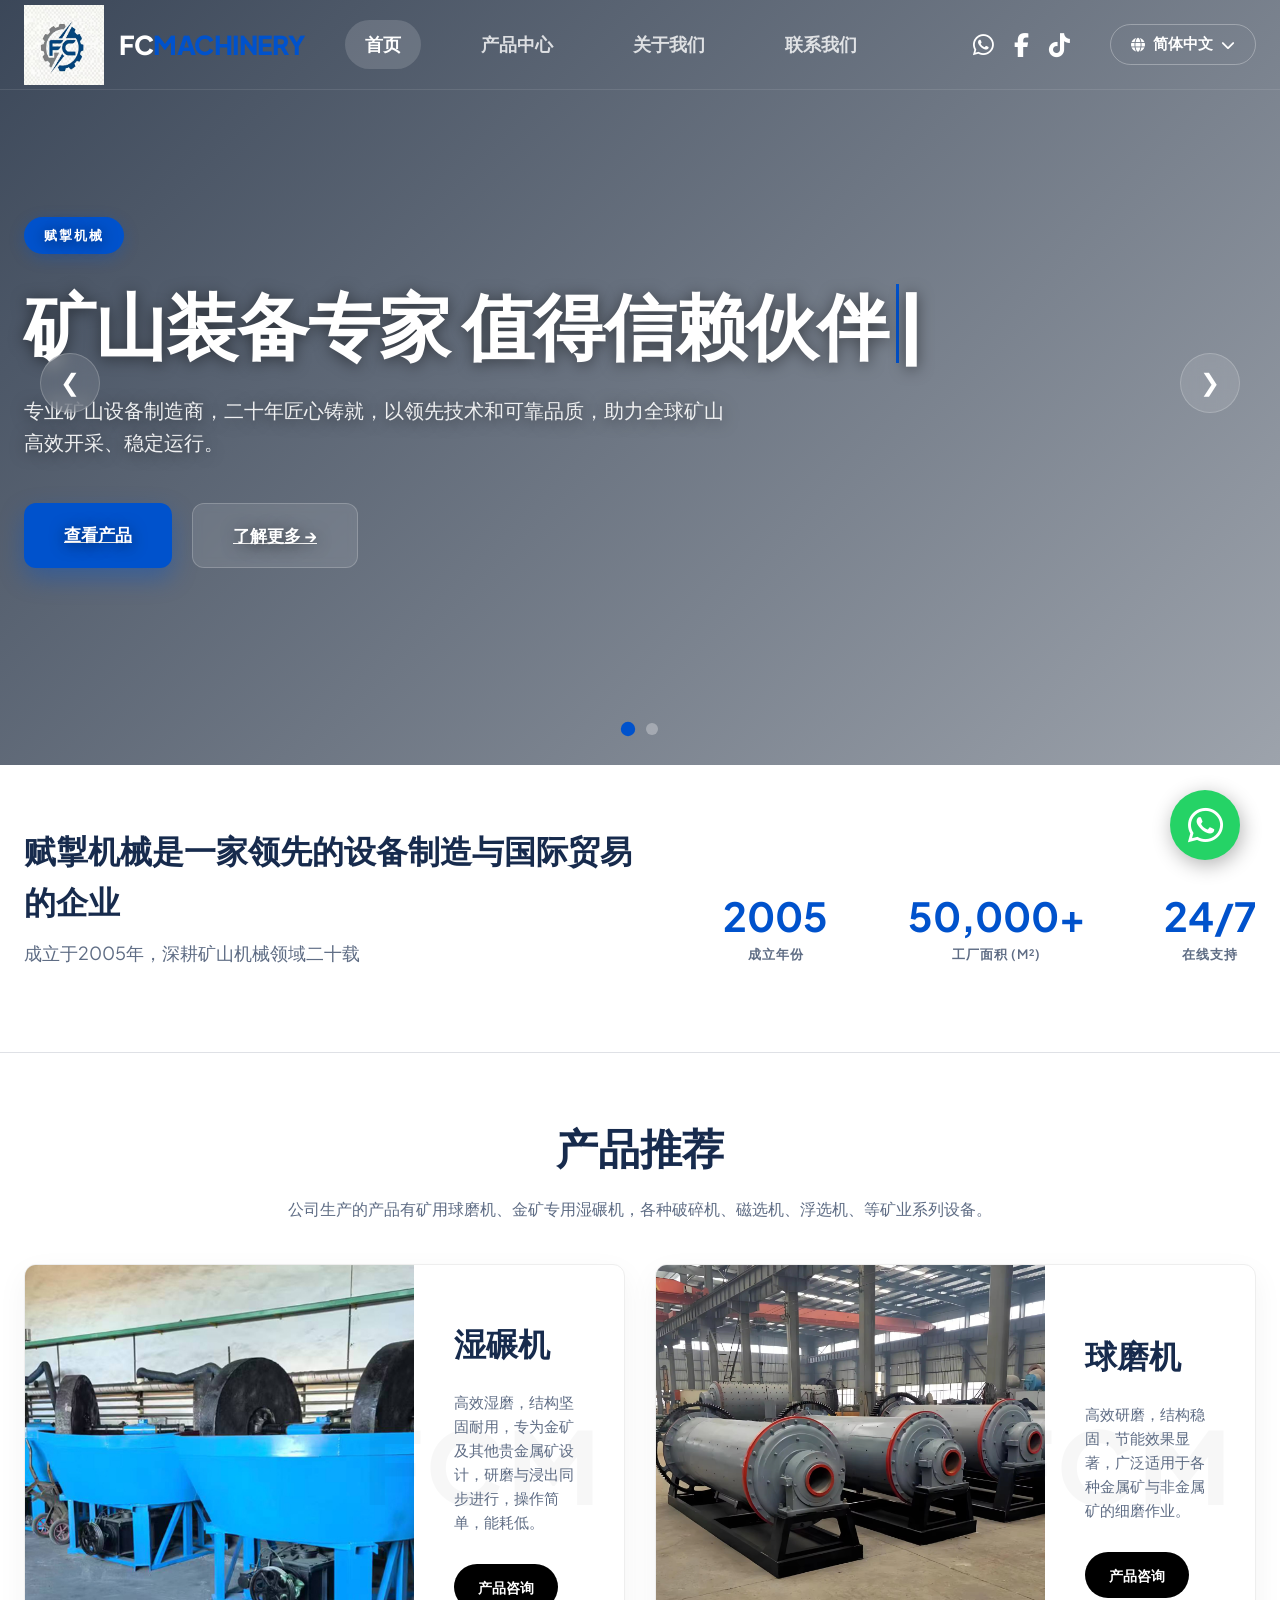
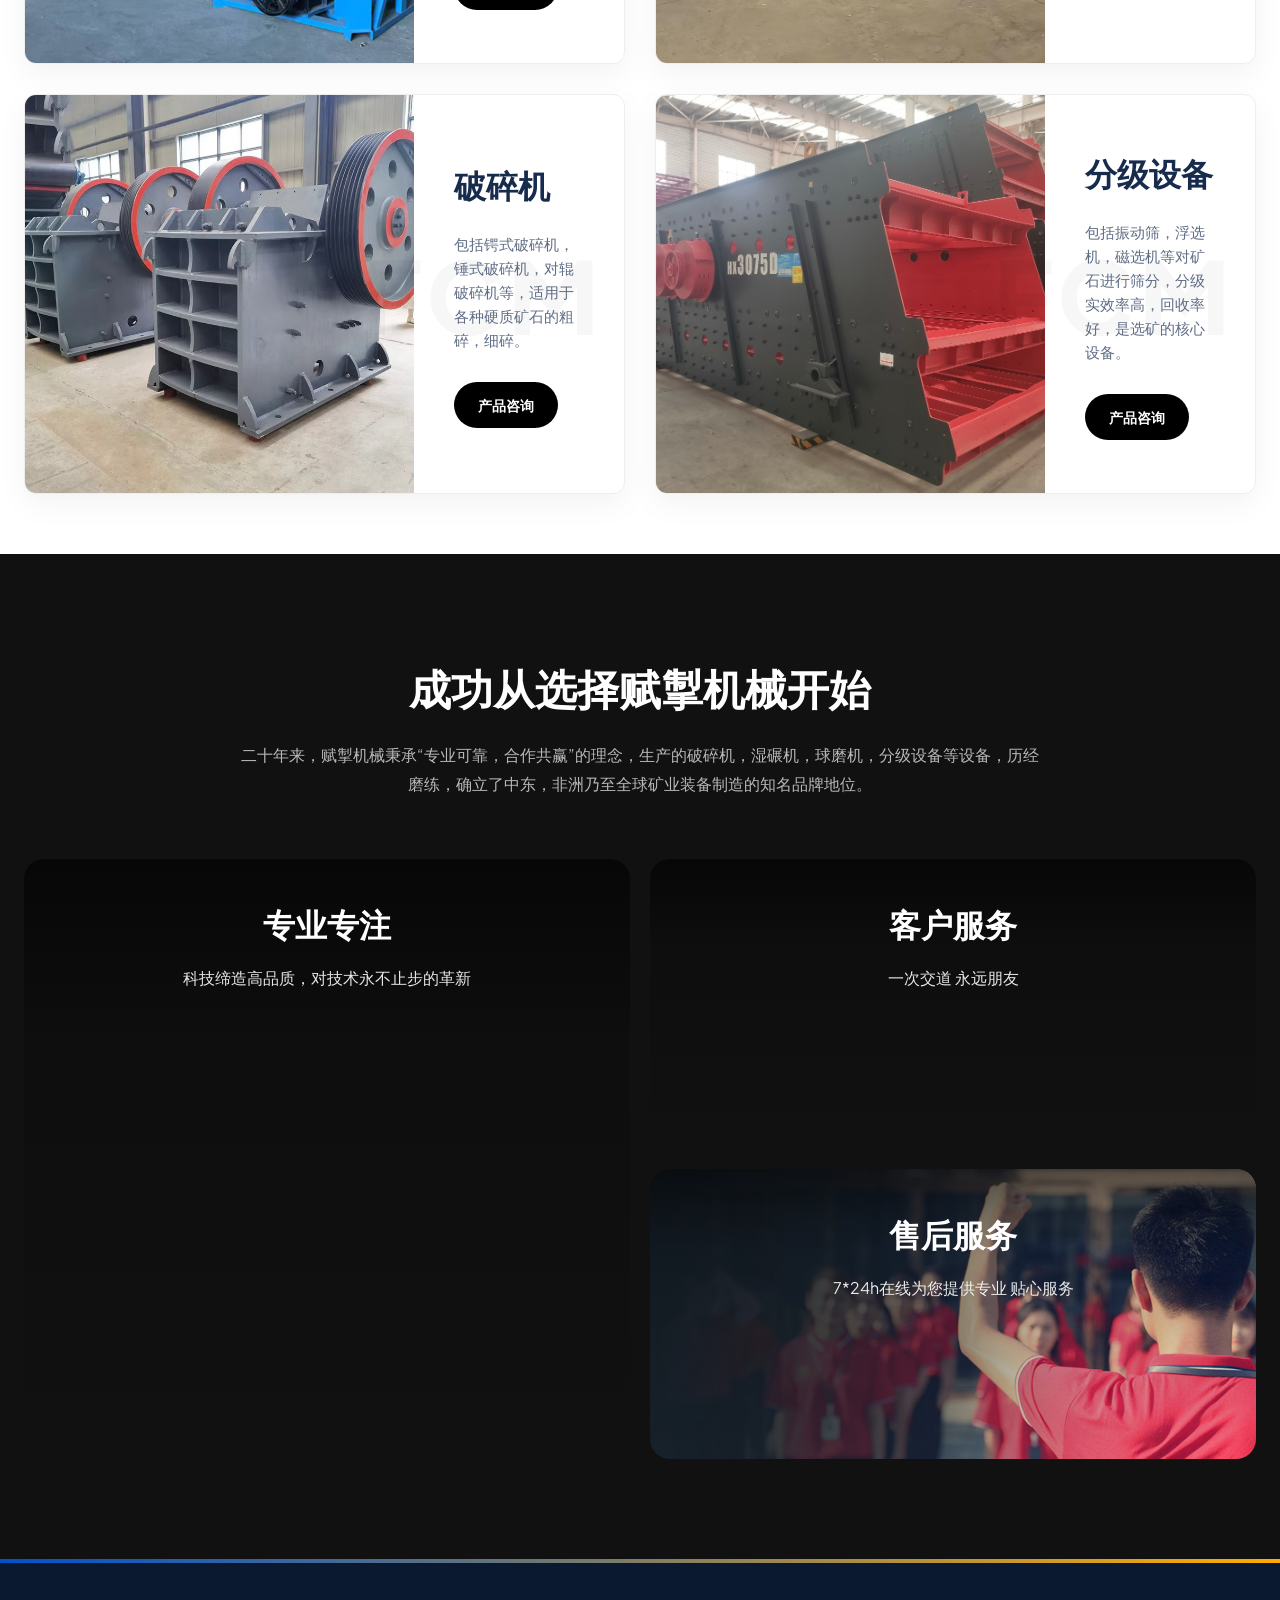
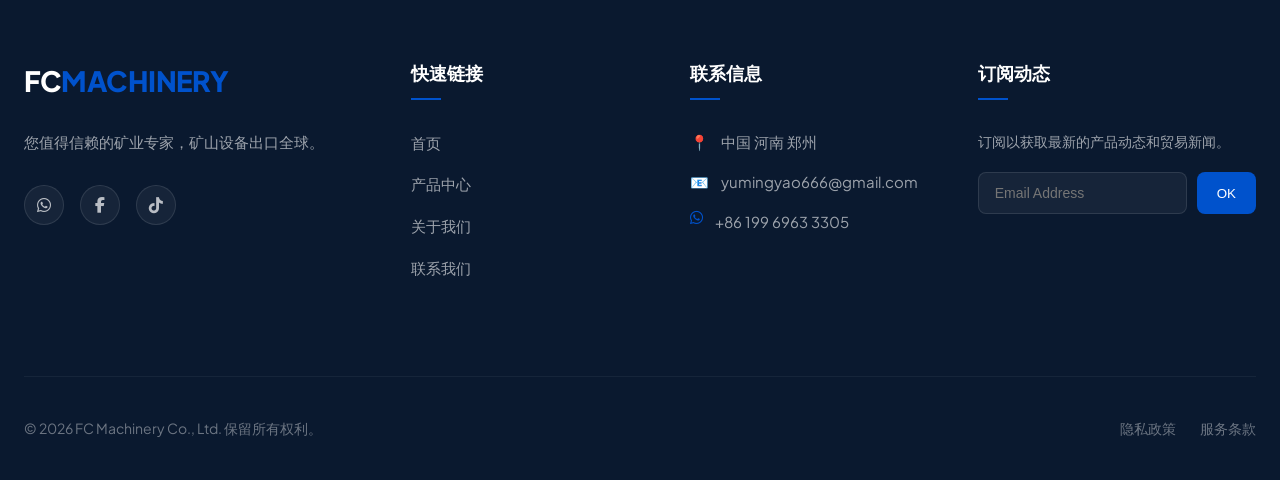
==== index.html @ 34c34ccc "message" ====
<!DOCTYPE html>
<html lang="zh">
<head>
    <meta charset="UTF-8">
    <meta name="viewport" content="width=device-width, initial-scale=1.0">
    <title>赋掣机械 FUCHE Machinery | 领先的矿山机械与破碎设备制造商</title>
    <meta name="description" content="赋掣机械（FUCHE Machinery）专注于高品质矿山机械制造，提供破碎机、球磨机、湿碾机、回转窑等全系列选矿设备。20年行业经验，助力全球基础设施建设。">
    <meta name="keywords" content="破碎机,球磨机,湿碾机,选矿设备,矿山机械,赋掣机械,FUCHE Machinery">
    <link rel="canonical" href="https://yourdomain.com/">
    <link rel="preconnect" href="https://fonts.googleapis.com">
    <link rel="preconnect" href="https://fonts.gstatic.com" crossorigin>
    <link href="https://fonts.googleapis.com/css2?family=Plus+Jakarta+Sans:wght@300;400;500;600;700&family=Playfair+Display:wght@700&display=swap" rel="stylesheet">
    <link rel="stylesheet" href="https://cdnjs.cloudflare.com/ajax/libs/font-awesome/6.4.0/css/all.min.css">
    <link rel="stylesheet" href="css/style.css">
</head>
<body>

    <!-- 导航栏 -->
    <nav class="navbar">
        <div class="container nav-container">
                      <img src="./css/logo.png" alt="" width="80px" height="80px">

            <div class="logo">FC<span>MACHINERY</span></div>
            <div class="mobile-menu-btn" id="mobile-menu-btn">
                <span></span>
                <span></span>
                <span></span>
            </div>
            <ul class="nav-links" id="nav-links">
                <li><a href="index.html" class="nav-item active" data-i18n="nav_home">首页</a></li>
                <li>
                    <a href="products.html" class="nav-item" data-i18n="nav_products">产品中心 <i class="fas fa-chevron-down" style="font-size: 10px; margin-left: 4px;"></i></a>
                    <div class="nav-dropdown">
                        <a href="products.html?category=wet_pan_mill" data-i18n="cat_wet">湿碾机</a>
                        <a href="products.html?category=crushing" data-i18n="cat_cru">破碎机</a>
                        <a href="products.html?category=milling" data-i18n="cat_mil">磨粉机</a>
                        <a href="products.html?category=separation" data-i18n="cat_sep">分级设备</a>
                    </div>
                </li>
                <li><a href="about.html" class="nav-item" data-i18n="nav_about">关于我们</a></li>
                <li><a href="contact.html" class="nav-item" data-i18n="nav_contact">联系我们</a></li>
                <li class="mobile-nav-actions">
                    <div class="lang-switcher">
                        <button class="lang-btn">
                            <i class="fas fa-globe"></i>
                            <span class="current-lang-text">ZH</span>
                            <i class="fas fa-chevron-down"></i>
                        </button>
                        <div class="lang-dropdown">
                            <div class="lang-option" data-value="zh">中文 (ZH)</div>
                            <div class="lang-option" data-value="en">English (EN)</div>
                            <div class="lang-option" data-value="ar">العربية (AR)</div>
                        </div>
                    </div>
                </li>
                <li class="mobile-social-wrap">
                    <div class="mobile-social">
                        <a href="https://wa.me/8619969633305" target="_blank" title="WhatsApp"><i class="fab fa-whatsapp"></i></a>
                        <a href="https://www.facebook.com/cnFCmachinery" target="_blank" title="Facebook"><i class="fab fa-facebook-f"></i></a>
                        <a href="https://www.tiktok.com/@mining.machinery81" target="_blank" title="TikTok"><i class="fab fa-tiktok"></i></a>
                    </div>
                </li>
            </ul>
            <div class="nav-actions">
                <div class="nav-social-desktop">
                    <a href="https://wa.me/8619969633305" target="_blank" class="nav-social-item" title="WhatsApp"><i class="fab fa-whatsapp"></i></a>
                    <a href="https://www.facebook.com/cnFCmachinery" target="_blank" class="nav-social-item" title="Facebook"><i class="fab fa-facebook-f"></i></a>
                    <a href="https://www.tiktok.com/@mining.machinery81" target="_blank" class="nav-social-item" title="TikTok"><i class="fab fa-tiktok"></i></a>
                </div>
                <div class="lang-switcher">
                    <button class="lang-btn">
                        <i class="fas fa-globe"></i>
                        <span class="current-lang-text">ZH</span>
                        <i class="fas fa-chevron-down"></i>
                    </button>
                    <div class="lang-dropdown">
                        <div class="lang-option" data-value="zh">中文 (ZH)</div>
                        <div class="lang-option" data-value="en">English (EN)</div>
                        <div class="lang-option" data-value="ar">العربية (AR)</div>
                    </div>
                </div>
            </div>
        </div>
    </nav>

    <!-- 独立站主体内容 -->
    <main id="content-area">
        
        <!-- 首页 Hero -->
        <section id="home" class="page-section active">
            <header class="hero-carousel">
                <div class="carousel-container" id="hero-carousel">
                    <!-- 轮播图 1 -->
                    <div class="carousel-slide active" style="background-image: url('https://images.unsplash.com/photo-1586528116311-ad8dd3c8310d?w=1600&q=80');">
                        <div class="hero-overlay"></div>
                        <div class="container hero-content">
                            <span class="badge-accent" data-i18n="hero_badge">TRUSTED WORLDWIDE</span>
                            <h1 class="hero-title"><span id="typewriter-text-1"></span><span class="cursor">|</span></h1>
                            <p class="hero-subtitle" data-i18n="hero_subtitle">We provide professional one-stop trading services, connecting high-quality products with global markets.</p>
                            <div class="hero-btns">
                                <a href="products.html" class="btn-main" data-i18n="hero_btn">View Products</a>
                                <a href="about.html" class="btn-text" data-i18n="hero_more">Learn More →</a>
                            </div>
                        </div>
                    </div>
                    <!-- 轮播图 2 -->
                    <div class="carousel-slide" style="background-image: url('https://images.unsplash.com/photo-1578575437130-527eed3abbec?w=1600&q=80');">
                        <div class="hero-overlay"></div>
                        <div class="container hero-content">
                            <span class="badge-accent" data-i18n="hero_badge_2">PREMIUM QUALITY</span>
                            <h1 class="hero-title"><span id="typewriter-text-2"></span><span class="cursor">|</span></h1>
                            <p class="hero-subtitle" data-i18n="hero_subtitle_2">Strict quality control process ensuring 100% excellence for every shipment.</p>
                            <div class="hero-btns">
                                <a href="products.html" class="btn-main" data-i18n="hero_btn">View Products</a>
                            </div>
                        </div>
                    </div>
                </div>
                <!-- 轮播图导航按钮 -->
                <button class="carousel-nav prev" id="hero-prev" aria-label="Previous Slide">
                    <span>&#10094;</span>
                </button>
                <button class="carousel-nav next" id="hero-next" aria-label="Next Slide">
                    <span>&#10095;</span>
                </button>

                <!-- 轮播指示器 -->
                <div class="carousel-dots" id="carousel-dots">
                    <span class="dot active" data-index="0"></span>
                    <span class="dot" data-index="1"></span>
                </div>
            </header>

            <!-- 合作伙伴/信任展示 -> 简版关于我们 -->
            <div class="trust-bar reveal">
                <div class="container">
                    <div class="about-summary-grid">
                        <div class="about-summary-text">
                            <h2 data-i18n="about_title">Bridging Markets with Excellence</h2>
                            <p data-i18n="about_subtitle">成立于2005年，深耕矿山机械领域二十载</p>
                            <!-- <a href="about.html" class="btn-text-simple" data-i18n="hero_more">Learn More →</a> -->
                        </div>
                        <div class="stats-row">
                            <div class="stat-item">
                                <strong data-i18n="stat1_num">2005</strong>
                                <span data-i18n="stat1_text">Established Year</span>
                            </div>
                            <div class="stat-item">
                                <strong data-i18n="stat2_num">50,000+</strong>
                                <span data-i18n="stat2_text">Factory Area (m²)</span>
                            </div>
                            <div class="stat-item">
                                <strong data-i18n="stat_support">24/7</strong>
                                <span data-i18n="stat_support_text">Online Support</span>
                            </div>
                        </div>
                    </div>
                </div>
            </div>

            <!-- 产品推荐 -->
            <div class="container recom-section reveal">
                <div class="section-header center">
                    <h2 data-i18n="recom_title" class="mobile-large-title">产品推荐</h2>
                    <p class="recom-subtitle" data-i18n="recom_subtitle"></p>
                </div>
                <div class="recommendation-grid" id="recom-grid-dynamic">
                    <!-- 产品将由 JS 动态从 window.recommendationSection 渲染 -->
                </div>
            </div>

            <!-- 成功案例/服务板块 -->
            <section class="success-section-wrapper reveal">
                <div class="container" id="success-section-dynamic">
                    <!-- 由 JS 动态渲染 -->
                </div>
            </section>
        </section>
    </main>

    <!-- 页脚 -->
    <footer class="footer-pro reveal">
        <div class="container">
            <div class="footer-grid">
                <div class="footer-column footer-brand">
          
                    <div class="logo" >FC<span>MACHINERY</span></div>
                    <p data-i18n="footer_desc">Your trusted partner for global sourcing and supply chain excellence.</p>
                    <div class="social-links">
                        <a href="https://wa.me/8619969633305" target="_blank" rel="noopener noreferrer" class="social-icon" aria-label="WhatsApp"><i class="fab fa-whatsapp"></i></a>
                        <a href="https://www.facebook.com/cnFCmachinery" target="_blank" rel="noopener noreferrer" class="social-icon" aria-label="Facebook"><i class="fab fa-facebook-f"></i></a>
                        <a href="https://www.tiktok.com/@mining.machinery81" target="_blank" rel="noopener noreferrer" class="social-icon" aria-label="TikTok"><i class="fab fa-tiktok"></i></a>
                    </div>
                </div>
                <div class="footer-column">
                    <h4 data-i18n="footer_quick">Quick Links</h4>
                    <ul>
                        <li><a href="index.html" data-i18n="nav_home">Home</a></li>
                        <li><a href="products.html" data-i18n="nav_products">Products</a></li>
                        <li><a href="about.html" data-i18n="nav_about">About Us</a></li>
                        <li><a href="contact.html" data-i18n="nav_contact">Contact</a></li>
                    </ul>
                </div>
                <div class="footer-column">
                    <h4 data-i18n="footer_contact">Contact Info</h4>
                                 <ul class="footer-contact-info">
                        <li><span>📍</span> <p data-i18n="val_addr">Zhengzhou, Henan, China</p></li>
                        <li><span>📧</span> <p>yumingyao666@gmail.com</p></li>
                        <li><span class="fab fa-whatsapp"></span> <p><a href="https://wa.me/8619969633305" target="_blank" style="color:inherit; text-decoration:none;">+86 199 6963 3305</a></p></li>
                    </ul>
                </div>
                <div class="footer-column">
                    <h4 data-i18n="footer_newsletter">Newsletter</h4>
                    <div class="newsletter-box">
                        <p data-i18n="newsletter_text">Subscribe to get the latest product updates and trade news.</p>
                        <form class="newsletter-form" onsubmit="event.preventDefault(); alert('Subscribed!');">
                            <input type="email" placeholder="Email Address" required>
                            <button type="submit">OK</button>
                        </form>
                    </div>
                </div>
            </div>
            <div class="footer-bottom">
                <p>&copy; 2026 FC Machinery Co., Ltd. <span data-i18n="footer_rights">All Rights Reserved.</span></p>
                <div class="footer-legal">
                    <a href="#" data-i18n="footer_privacy">Privacy Policy</a>
                    <a href="#" data-i18n="footer_terms">Terms of Service</a>
                </div>
            </div>
        </div>
    </footer>

    <!-- WhatsApp 悬浮按钮 -->
    <a href="https://wa.me/8619969633305" target="_blank" class="whatsapp-float" title="Contact us on WhatsApp">
        <i class="fab fa-whatsapp"></i>
    </a>

    <script src="js/data.js"></script>
    <script src="js/main.js"></script>
</body>
</html>
---- css/style.css ----
/* 变量定义 - 现代国际贸易风格 */
:root {
    --primary: #0052CC; /* Professional Blue */
    --primary-dark: #0747A6;
    --secondary: #2684FF;
    --accent: #FFAB00; /* Subtle accent for attention */
    --bg-light: #F4F5F7;
    --bg-white: #FFFFFF;
    --text-dark: #172B4D;
    --text-muted: #5E6C84;
    --border: #DFE1E6;
    --shadow: 0 4px 20px rgba(9, 30, 66, 0.08);
    --transition: all 0.3s cubic-bezier(0.4, 0, 0.2, 1);
    --transition-slow: all 0.6s cubic-bezier(0.4, 0, 0.2, 1);
    --reveal-distance: 30px;
    --font-main: 'Plus Jakarta Sans', sans-serif;
    --font-heading: 'Playfair Display', serif;
}

/* 基础重置 */
* {
    margin: 0;
    padding: 0;
    box-sizing: border-box;
}

body {
    background-color: var(--bg-white);
    color: var(--text-dark);
    font-family: var(--font-main);
    line-height: 1.6;
    overflow-x: hidden;
}

/* 子页面内容顶部间距，避免被固定导航栏遮挡 */
body.sub-page {
    padding-top: 90px;
}

/* 子页面主体内容底部间距，确保与顶部间距对称且与页脚留出呼吸感 */
body.sub-page main {
    padding-bottom: 90px;
}

/* Typography & Global Tweaks */
.mobile-large-title {
    font-size: 42px;
}

.mobile-subtitle {
    font-size: 30px;
}

@media (max-width: 768px) {
    .mobile-large-title {
        font-size: 28px !important;
    }
    .mobile-subtitle {
        font-size: 16px !important;
    }
    .mobile-btn-text {
        font-size: 14px !important;
    }
}

.container {
    max-width: 1400px;
    width: 100%;
    margin: 0 auto;
    padding: 0 24px;
}

/* 导航栏 */
.navbar {
    position: fixed;
    top: 0;
    left: 0;
    width: 100%;
    background: transparent;
    border-bottom: 1px solid rgba(255, 255, 255, 0.1);
    z-index: 1000;
    height: 90px; /* 固定高度为 90px */
    display: flex;
    align-items: center;
    padding: 0; /* 移除内边距，靠高度和 flex 居中 */
    transition: var(--transition-slow);
}

/* 初始透明状态下的文字颜色（针对深色轮播图背景） */
.navbar .logo {
    color: white;
}

.navbar .nav-item {
    color: rgba(255, 255, 255, 0.8);
    position: relative;
    padding: 10px 20px; /* 增加左右内边距 */
    border-radius: 50px; /* 圆角背景 */
    transition: var(--transition);
}

.navbar .nav-item:hover,
.navbar .nav-item.active {
    color: white; /* 悬浮时文字变白 */
    background: rgba(255, 255, 255, 0.15); /* 悬浮时背景变浅白透明 */
}

/* 滚动后的导航栏状态 */
.navbar.scrolled {
    background: rgba(255, 255, 255, 0.95);
    backdrop-filter: blur(10px);
    height: 90px; /* 滚动后保持 90px */
    box-shadow: var(--shadow);
}

.navbar.scrolled .logo {
    color: var(--text-dark);
}

.navbar.scrolled .logo span {
    color: var(--primary);
}

.navbar.scrolled .nav-item {
    color: var(--text-dark);
}

.navbar.scrolled .nav-item:hover,
.navbar.scrolled .nav-item.active {
    color: white; /* 悬浮时文字变白 */
    background: var(--primary); /* 滚动后悬浮背景变为品牌蓝 */
}

.navbar.scrolled .lang-select {
    color: var(--text-dark);
    border-color: var(--border);
}

/* 统一选中状态下的小圆点指示器颜色 - 既然有了背景变色，可以考虑移除小圆点或调整位置 */
.navbar .nav-item.active::after,
.navbar.scrolled .nav-item.active::after {
    display: none; /* 有了背景变色，不再需要底部小圆点，保持简洁 */
}

.nav-actions {
    display: flex;
    align-items: center;
    gap: 20px;
}

/* 导航栏桌面端社交图标 */
.nav-social-desktop {
    display: flex;
    align-items: center;
    gap: 20px;
    margin-right: 20px;
}

.nav-social-item {
    color: white;
    font-size: 24px;
    transition: var(--transition);
    display: flex;
    align-items: center;
    justify-content: center;
    text-decoration: none; /* 去掉下划线/小横杠 */
}

.navbar.scrolled .nav-social-item {
    color: var(--text-dark);
}

.nav-social-item:hover {
    color: var(--primary) !important; /* 变成 UI 蓝 */
    transform: translateY(-2px);
}

@media (max-width: 1024px) {
    .nav-social-desktop {
        display: none;
    }
}

/* 语言切换器美化 */
.lang-switcher {
    position: relative;
    display: inline-block;
}

.lang-btn {
    background: transparent;
    border: 1px solid rgba(255, 255, 255, 0.3);
    color: white;
    padding: 10px 20px;
    border-radius: 100px;
    font-size: 15px;
    font-weight: 700;
    cursor: pointer;
    display: flex;
    align-items: center;
    gap: 8px;
    transition: var(--transition);
}

.navbar.scrolled .lang-btn {
    border-color: var(--border);
    color: var(--text-dark);
}

.lang-btn:hover {
    border-color: var(--primary);
    color: var(--primary);
}

.lang-btn i {
    font-size: 14px;
}

.lang-dropdown {
    position: absolute;
    top: calc(100% + 10px);
    right: 0;
    background: white;
    min-width: 140px;
    border-radius: 12px;
    box-shadow: 0 10px 30px rgba(0, 0, 0, 0.15);
    padding: 8px;
    opacity: 0;
    visibility: hidden;
    transform: translateY(10px);
    transition: var(--transition);
    z-index: 1100;
}

.lang-switcher:hover .lang-dropdown {
    opacity: 1;
    visibility: visible;
    transform: translateY(0);
}

.lang-option {
    padding: 12px 20px;
    border-radius: 8px;
    font-size: 15px;
    font-weight: 600;
    color: var(--text-dark);
    cursor: pointer;
    transition: var(--transition);
    white-space: nowrap;
}

.lang-option:hover {
    background: var(--bg-light);
    color: var(--primary);
}

.lang-option.active {
    background: var(--primary);
    color: white;
}

/* 之前实现的 select 相关样式可以移除 */
.lang-select, .btn-quote { display: none; }

.nav-container {
    display: flex;
    align-items: center;
    width: 100%;
}

.nav-container > img {
    margin-right: 15px;
}

.logo {
    font-size: 26px;
    font-weight: 800;
    letter-spacing: -0.5px;
    color: var(--text-dark);
    margin-right: 40px; /* 增加与菜单的间距 */
    display: flex;
    align-items: center;
}

.logo span {
    color: var(--primary);
}

.nav-links {
    display: flex;
    gap: 40px;
    list-style: none;
    align-items: center; /* 确保垂直居中 */
}

.nav-links li {
    position: relative;
    height: 100%;
    display: flex;
    align-items: center;
}

/* 导航项基础样式 */
.nav-item {
    text-decoration: none;
    color: white;
    font-weight: 600;
    font-size: 18px;
    transition: var(--transition);
    position: relative;
    padding: 10px 0; /* 增加触摸面积 */
}

/* 默认在桌面端隐藏移动端特有元素 */
.mobile-nav-actions,
.mobile-social-wrap {
    display: none !important;
}

.nav-actions {
    display: flex;
    align-items: center;
    gap: 20px;
    margin-left: auto; /* 将操作按钮推向最右侧 */
}

.lang-select {
    border: 1px solid var(--border);
    padding: 6px 12px;
    border-radius: 6px;
    font-size: 13px;
    font-weight: 600;
    cursor: pointer;
    background: transparent;
}

.btn-quote {
    background: var(--primary);
    color: white;
    border: none;
    padding: 10px 20px;
    border-radius: 8px;
    font-weight: 700;
    font-size: 14px;
    cursor: pointer;
    transition: var(--transition);
}

.btn-quote:hover {
    background: var(--primary-dark);
    transform: translateY(-2px);
    box-shadow: 0 4px 12px rgba(0, 82, 204, 0.2);
}

/* 页面部分切换 */
.page-section {
    display: none;
    opacity: 0;
    transform: translateY(20px);
    transition: opacity 0.5s ease, transform 0.5s ease;
}

.page-section.active {
    display: block;
    opacity: 1;
    transform: translateY(0);
}

/* 全局滚动揭示动画 */
.reveal {
    opacity: 0;
    transform: translateY(var(--reveal-distance));
    transition: var(--transition-slow);
}

.reveal.revealed {
    opacity: 1;
    transform: translateY(0);
}

/* Product Cards Grid */
.product-grid {
    display: grid;
    grid-template-columns: repeat(3, 1fr); /* 强制横向 3 列展示 */
    gap: 32px;
    width: 100%;
}

@media (max-width: 1024px) {
    .product-grid {
        grid-template-columns: repeat(2, 1fr);
        gap: 20px;
    }
}

@media (max-width: 640px) {
    .product-grid {
        grid-template-columns: 1fr;
    }
}

.product-card {
    transition: var(--transition);
}

/* 为产品卡片设置交错动画延时 (配合 reveal 使用) */
.product-card:nth-child(1) { transition-delay: 0.1s; }
.product-card:nth-child(2) { transition-delay: 0.2s; }
.product-card:nth-child(3) { transition-delay: 0.3s; }
.product-card:nth-child(4) { transition-delay: 0.4s; }
.product-card:nth-child(5) { transition-delay: 0.5s; }
.product-card:nth-child(6) { transition-delay: 0.6s; }

/* Hero Carousel Section */
.hero-carousel {
    height: 85vh;
    position: relative;
    overflow: hidden;
    background: var(--bg-dark);
}

.carousel-container {
    height: 100%;
    width: 100%;
}

.carousel-slide {
    position: absolute;
    top: 0;
    left: 0;
    width: 100%;
    height: 100%;
    background-size: cover;
    background-position: center;
    display: flex;
    align-items: center;
    opacity: 0;
    visibility: hidden;
    transition: opacity 1s ease-in-out, visibility 1s;
}

.carousel-slide.active {
    opacity: 1;
    visibility: visible;
}

.hero-overlay {
    position: absolute;
    top: 0; left: 0; width: 100%; height: 100%;
    background: linear-gradient(135deg, rgba(10, 25, 47, 0.8) 0%, rgba(10, 25, 47, 0.4) 100%);
    z-index: 1;
}

.hero-content {
    position: relative;
    z-index: 10;
    text-shadow: 0 2px 15px rgba(0, 0, 0, 0.5); /* 增强文字阴影 */
}

.hero-title {
    font-size: clamp(36px, 6vw, 72px); /* 略微增大字号 */
    line-height: 1.1;
    margin-bottom: 24px;
    font-weight: 800;
    color: white;
    min-height: 1.2em;
    letter-spacing: -1px;
}

.hero-subtitle {
    font-size: 20px;
    color: rgba(255, 255, 255, 0.9); /* 提高对比度 */
    margin-bottom: 45px;
    max-width: 700px;
    font-weight: 500;
}

.badge-accent {
    background: var(--primary); /* 改为实色背景更抓眼 */
    color: white;
    padding: 8px 20px;
    border-radius: 100px;
    font-size: 13px;
    font-weight: 800;
    letter-spacing: 2px;
    display: inline-block;
    margin-bottom: 30px;
    box-shadow: 0 4px 15px rgba(0, 82, 204, 0.3);
    animation: pulse 2s infinite;
    margin-top: 20px;
}

@keyframes pulse {
    0% { transform: scale(1); }
    50% { transform: scale(1.05); }
    100% { transform: scale(1); }
}

.hero-btns {
    display: flex;
    gap: 20px;
    flex-wrap: wrap;
}

.btn-main {
    background: var(--primary);
    color: white;
    border: none;
    padding: 18px 40px;
    border-radius: 12px;
    font-weight: 700;
    font-size: 17px;
    cursor: pointer;
    transition: var(--transition);
    box-shadow: 0 10px 25px rgba(0, 82, 204, 0.4);
}

.btn-main:hover {
    background: var(--primary-dark);
    transform: translateY(-5px);
    box-shadow: 0 15px 35px rgba(0, 82, 204, 0.5);
}

.btn-text {
    background: rgba(255, 255, 255, 0.1);
    backdrop-filter: blur(5px);
    color: white;
    border: 1px solid rgba(255, 255, 255, 0.2);
    padding: 18px 40px;
    border-radius: 12px;
    font-weight: 700;
    cursor: pointer;
    font-size: 17px;
    transition: var(--transition);
}

.btn-text:hover {
    background: rgba(255, 255, 255, 0.2);
    border-color: white;
}

/* 打字机光标效果 */
.cursor {
    display: inline-block;
    width: 3px;
    background-color: var(--primary);
    margin-left: 8px;
    animation: blink 1s step-end infinite;
}

@keyframes blink {
    from, to { opacity: 1; }
    50% { opacity: 0; }
}

/* 轮播指示器 */
.carousel-dots {
    position: absolute;
    bottom: 30px;
    left: 50%;
    transform: translateX(-50%);
    display: flex;
    gap: 12px;
    z-index: 20;
}

.dot {
    width: 12px;
    height: 12px;
    border-radius: 50%;
    background: rgba(255, 255, 255, 0.3);
    cursor: pointer;
    transition: var(--transition);
}

.dot.active {
    background: var(--primary);
    transform: scale(1.2);
}

/* 轮播切换按钮 */
.carousel-nav {
    position: absolute;
    top: 50%;
    transform: translateY(-50%);
    width: 60px;
    height: 60px;
    background: rgba(255, 255, 255, 0.1);
    backdrop-filter: blur(10px);
    border: 1px solid rgba(255, 255, 255, 0.2);
    color: white;
    border-radius: 50%;
    cursor: pointer;
    display: flex;
    align-items: center;
    justify-content: center;
    font-size: 24px;
    z-index: 20;
    transition: var(--transition);
}

.carousel-nav:hover {
    background: var(--primary);
    border-color: var(--primary);
    transform: translateY(-50%) scale(1.1);
}

.carousel-nav.prev {
    left: 40px;
}

.carousel-nav.next {
    right: 40px;
}

@media (max-width: 768px) {
    .carousel-nav {
        width: 40px;
        height: 40px;
        font-size: 18px;
    }
    .carousel-nav.prev { left: 10px; }
    .carousel-nav.next { right: 10px; }
}
.trust-bar {
    background: var(--bg-white);
    padding: 60px 0;
    border-bottom: 1px solid var(--border);
}

.about-summary-grid {
    display: grid;
    grid-template-columns: 1.2fr 1fr;
    gap: 60px;
    align-items: center;
}

.about-summary-text h2 {
    font-size: 32px;
    color: var(--text-dark);
    margin-bottom: 12px;
}

.about-summary-text p {
    color: var(--text-muted);
    font-size: 18px;
    margin-bottom: 24px;
}

.btn-text-simple {
    color: var(--primary);
    text-decoration: none;
    font-weight: 700;
    font-size: 15px;
    display: inline-flex;
    align-items: center;
    gap: 8px;
    transition: var(--transition);
}

.btn-text-simple:hover {
    gap: 12px;
    color: var(--primary-dark);
}

.stats-row {
    display: flex;
    justify-content: space-between;
    gap: 30px;
}

.stat-item {
    text-align: center;
}

.stat-item strong {
    font-size: 36px;
    color: var(--primary);
    display: block;
    line-height: 1.2;
}

.stat-item span {
    font-size: 13px;
    color: var(--text-muted);
    text-transform: uppercase;
    letter-spacing: 1px;
    font-weight: 600;
}

/* --- Responsive Design (Final Global Fix) --- */

@media (max-width: 1200px) {
    .container {
        max-width: 1100px;
    }
}

@media (max-width: 1024px) {
    .container {
        max-width: 100%;
        padding: 0 30px; /* 增加移动端左右间距 */
    }

    /* Navbar Mobile */
    .navbar {
        height: 70px;
        padding: 0; /* 让 container 控制间距 */
    }

    .nav-container {
        display: flex;
        justify-content: space-between;
        align-items: center;
        height: 100%;
        padding: 0 25px; /* 增加移动端导航栏左右间距 */
        width: 100%;
    }

    .nav-container > img {
        width: 50px !important; /* 缩小 Logo 图片 */
        height: 50px !important;
        margin-right: 10px;
    }

    .logo {
        font-size: 18px;
        margin: 0;
        margin-right: auto; /* 将 Logo 文字推向左侧，使其紧跟图片 */
        display: flex;
        align-items: center;
    }

    .nav-actions {
        display: none !important; /* 移动端完全隐藏桌面版功能区 */
    }

    .mobile-nav-actions,
    .mobile-social-wrap {
        display: block !important; /* 移动端显示菜单内功能区 */
    }

    .mobile-menu-btn {
        display: flex;
        flex-direction: column;
        gap: 5px;
        background: transparent;
        border: none;
        cursor: pointer;
        z-index: 1100;
        margin-right: 15px;
    }

    .mobile-menu-btn span {
        width: 25px;
        height: 2px;
        background: white; /* 初始为白色 */
        transition: var(--transition);
    }

    .mobile-menu-btn.active span {
        background: var(--text-dark) !important; /* 展开菜单后变深色 */
    }

    .navbar.scrolled .mobile-menu-btn span {
        background: var(--text-dark);
    }

    /* Mobile Menu Active State */
    .nav-links.active {
        display: flex;
        position: fixed;
        top: 0;
        right: 0;
        width: 100%;
        height: 100vh;
        background: white;
        flex-direction: column;
        justify-content: flex-start;
        align-items: center;
        padding: 100px 20px 40px;
        z-index: 1050;
        overflow-y: auto;
    }

    .nav-links.active li {
        width: 100%;
        text-align: center;
        margin: 0;
    }

    .nav-links.active .nav-item {
        color: var(--text-dark) !important; /* 强制深色文字，防止 active 状态变白 */
        font-size: 22px;
        font-weight: 700;
        padding: 15px 0;
        width: 100%;
        display: block;
        border-bottom: 1px solid #f5f5f5;
        border-radius: 0; /* 移动端不需要圆角背景 */
        background: transparent !important;
    }

    .nav-links.active .nav-item.active {
        color: var(--primary) !important; /* 移动端当前页面菜单项显示为品牌蓝 */
    }

    .nav-links.active .nav-dropdown {
        position: static;
        transform: none;
        opacity: 1;
        visibility: visible;
        background: #f9f9f9;
        box-shadow: none;
        text-align: center;
        width: 100%;
        margin: 0;
        padding: 10px 0;
        display: block;
    }

    .nav-links.active .nav-dropdown a {
        color: var(--text-muted);
        font-size: 18px;
        padding: 12px 0;
        border: none;
    }

    /* Mobile Nav Actions (Language Switcher inside menu) */
    .mobile-nav-actions {
        display: block !important;
        width: 100%;
        margin-top: 20px;
        padding: 20px 0;
        border-top: 2px solid #eee;
    }

    .mobile-nav-actions .lang-dropdown {
        display: flex !important;
        flex-direction: row;
        justify-content: center;
        gap: 10px;
        padding: 10px;
        flex-wrap: wrap;
        position: static; /* 覆盖绝对定位 */
        opacity: 1 !important; /* 强制显示 */
        visibility: visible !important; /* 强制显示 */
        transform: none !important; /* 移除位移 */
        box-shadow: none;
        background: transparent;
    }

    .mobile-nav-actions .lang-btn {
        display: none !important; /* 移动端菜单内不需要按钮，直接显示选项 */
    }

    .mobile-nav-actions .lang-option {
        padding: 10px 20px;
        border: 1px solid #ddd;
        border-radius: 30px;
        font-size: 15px;
        color: #172B4D !important; /* 强制深色文字，防止在白色背景下看不见 */
        background: #f5f5f5; /* 改为浅灰色背景，与白色菜单背景区分 */
        cursor: pointer;
    }

    .mobile-nav-actions .lang-option.active {
        background: var(--primary);
        color: white !important;
        border-color: var(--primary);
    }

    /* Mobile Social Icons at the bottom of menu */
    .mobile-social-wrap {
        display: block !important;
        width: 100%;
        margin-top: auto;
        padding: 30px 0;
        border-top: 1px solid #eee;
    }

    .mobile-social {
        display: flex;
        justify-content: center;
        gap: 30px;
    }

    .mobile-social a {
        font-size: 28px;
        color: var(--text-dark);
    }
    .hero-carousel {
        height: 70vh;
    }

    .hero-title {
        font-size: 32px;
    }

    .hero-btns {
        flex-direction: column;
        width: 100%;
    }

    .btn-main, .btn-text {
        width: 100%;
        text-align: center;
    }

    /* Success Section */
    .success-grid {
        grid-template-columns: 1fr;
    }

    .success-left, .success-right {
        height: auto;
    }

    .success-card.large {
        height: 350px;
    }

    .success-card.small {
        height: 250px;
    }
}

@media (max-width: 768px) {
    .container {
        padding: 0 30px; /* 确保移动端始终有足够的左右间距 */
    }

    .section-padding {
        padding-top: 60px;
        padding-bottom: 60px;
    }

    .about-summary-grid {
        grid-template-columns: 1fr;
        text-align: center;
        gap: 30px;
    }

    .about-grid {
        grid-template-columns: 1fr;
        gap: 40px;
    }

    .experience-badge {
        position: relative;
        right: 0;
        bottom: 0;
        margin: 30px auto 0;
        display: inline-block;
        padding: 20px 30px;
        border-radius: 16px;
    }

    .stats-row {
        justify-content: center;
        flex-wrap: wrap;
        gap: 20px;
    }

    .vm-item:hover {
        transform: none; /* 移动端禁用横向位移，防止页面抖动或溢出 */
    }

    .product-grid {
        grid-template-columns: repeat(2, 1fr);
    }

    .footer-grid {
        grid-template-columns: 1fr 1fr;
    }

    .footer-bottom {
        flex-direction: column;
        gap: 20px;
        text-align: center;
    }
}

@media (max-width: 576px) {
    .product-grid {
        grid-template-columns: 1fr;
    }

    .footer-grid {
        grid-template-columns: 1fr;
    }

    .hero-title {
        font-size: 28px;
    }
}



.product-card {
    background: var(--bg-white);
    border-radius: 16px;
    overflow: hidden;
    border: 1px solid var(--border);
    transition: var(--transition);
}

.product-card:hover {
    box-shadow: var(--shadow);
}

.product-img-wrapper {
    position: relative;
    height: 330px; /* 从 250px 增加到 380px */
    overflow: hidden;
}

.product-img-wrapper img {
    width: 100%;
    height: 100%;
    object-fit: cover;
    transition: var(--transition);
}

.product-card:hover img {
    transform: scale(1.1);
}

.product-overlay {
    position: absolute;
    top: 0; left: 0; width: 100%; height: 100%;
    background: rgba(0, 82, 204, 0.6);
    display: flex;
    align-items: center;
    justify-content: center;
    opacity: 0;
    transition: var(--transition);
}

.product-card:hover .product-overlay {
    opacity: 1;
}

.btn-view {
    padding: 14px 32px; /* 增大按钮 */
    background: #fff;
    color: var(--primary);
    border: none;
    border-radius: 50px;
    font-weight: 700;
    cursor: pointer;
    transition: var(--transition);
    text-decoration: none;
    font-size: 15px;
}

.product-info {
    padding: 30px 24px; /* 进一步增加垂直间距 */
    text-align: center; /* 居中对齐文字 */
}

.category {
    font-size: 12px;
    font-weight: 800;
    color: var(--primary);
    text-transform: uppercase;
    margin-bottom: 8px;
    display: block;
}

.product-info h3 {
    font-size: 22px; /* 进一步增大字号 */
    margin-bottom: 0;
    color: var(--text-dark);
    font-weight: 700;
}

.price {
    display: block;
    margin-top: 16px;
    font-weight: 700;
    color: var(--text-dark);
}

/* About Section */
.about-grid {
    display: grid;
    grid-template-columns: 1fr 1fr;
    gap: 60px;
    align-items: center;
}

.about-image {
    position: relative;
}

.about-image img {
    width: 100%;
    border-radius: 24px;
}

/* 愿景使命摘要盒 */
.vision-mission-box {
    margin-top: 40px;
    display: grid;
    gap: 24px;
}

.vm-item {
    display: flex;
    gap: 20px;
    align-items: flex-start;
    padding: 24px;
    background: var(--bg-light);
    border-radius: 16px;
    transition: var(--transition);
}

.vm-item:hover {
    background: white;
    box-shadow: var(--shadow);
    transform: translateX(10px);
}

.vm-item i {
    font-size: 24px;
    color: var(--primary);
    background: white;
    width: 50px;
    height: 50px;
    display: flex;
    align-items: center;
    justify-content: center;
    border-radius: 12px;
    box-shadow: 0 4px 10px rgba(0,0,0,0.05);
}

.vm-item h4 {
    font-size: 18px;
    margin-bottom: 4px;
    color: var(--text-dark);
}

.vm-item p {
    font-size: 14px;
    color: var(--text-muted);
    margin: 0;
}

.experience-badge {
    position: absolute;
    bottom: -20px;
    right: -20px;
    background: var(--primary);
    color: white;
    padding: 30px;
    border-radius: 20px;
    text-align: center;
    box-shadow: 0 10px 30px rgba(0, 82, 204, 0.3);
}

.experience-badge strong {
    font-size: 32px;
    display: block;
}

.stats-row {
    display: flex;
    gap: 40px;
    margin-top: 40px;
}

.stat-item strong {
    font-size: 40px;
    color: var(--primary);
    display: block;
}

/* Contact Showcase Grid (纯展示版) */
.contact-showcase-grid {
    display: grid;
    grid-template-columns: 1fr 1.2fr;
    gap: 40px; /* 减小间距 */
    align-items: center;
    margin-top: 20px;
}

.contact-info-card {
    padding: 40px; /* 减小内边距 */
    background: var(--bg-light);
    border-radius: 32px;
    border: 1px solid var(--border);
}

.lead-text {
    font-size: 18px;
    color: var(--text-muted);
    margin-bottom: 40px;
}

.contact-methods-pro {
    display: grid;
    gap: 30px;
}

.method-item {
    display: flex;
    gap: 20px;
    align-items: flex-start;
}

.method-icon {
    width: 48px;
    height: 48px;
    background: white;
    border-radius: 12px;
    display: flex;
    align-items: center;
    justify-content: center;
    font-size: 20px;
    box-shadow: 0 4px 10px rgba(0,0,0,0.05);
}

.method-content h4 {
    font-size: 14px;
    text-transform: uppercase;
    letter-spacing: 1px;
    color: var(--primary);
    margin-bottom: 4px;
}

.method-content p {
    font-size: 16px;
    font-weight: 600;
    color: var(--text-dark);
}

.contact-visual {
    position: relative;
}

.visual-image-wrapper {
    position: relative;
    border-radius: 32px;
    overflow: hidden;
    margin-bottom: 40px;
    box-shadow: 0 20px 40px rgba(0,0,0,0.1);
}

.visual-image-wrapper img {
    width: 100%;
    display: block;
}

.floating-stat {
    position: absolute;
    bottom: 30px;
    right: 30px;
    background: var(--primary);
    color: white;
    padding: 24px;
    border-radius: 20px;
    text-align: center;
    box-shadow: 0 10px 30px rgba(0, 82, 204, 0.3);
}

.floating-stat strong {
    display: block;
    font-size: 28px;
    line-height: 1;
}

.floating-stat span {
    font-size: 12px;
    text-transform: uppercase;
    letter-spacing: 1px;
    opacity: 0.8;
}

.visual-content h3 {
    font-size: 28px;
    margin-bottom: 16px;
    color: var(--text-dark);
}

.visual-content p {
    color: var(--text-muted);
    line-height: 1.8;
}

@media (max-width: 992px) {
    .contact-showcase-grid {
        grid-template-columns: 1fr;
    }
    .contact-info-card {
        padding: 40px;
    }
}

/* 之前实现的旧版联系表单样式可以移除 */
.contact-container, .contact-pro-form { display: none; }


/* Strength Section */
.strength-section {
    margin-top: 100px;
    padding: 80px 0;
    background: var(--bg-light);
    border-radius: 40px;
    text-align: center;
}

.strength-grid {
    display: grid;
    grid-template-columns: repeat(auto-fit, minmax(250px, 1fr));
    gap: 32px;
    padding: 0 40px;
}

.strength-card {
    background: white;
    padding: 40px;
    border-radius: 24px;
    box-shadow: var(--shadow);
    transition: var(--transition);
}

.strength-card:hover {
    transform: translateY(-10px);
}

.s-icon {
    font-size: 32px;
    color: var(--primary);
    margin-bottom: 20px;
}

.strength-card h4 {
    font-size: 20px;
    margin-bottom: 12px;
    color: var(--text-dark);
}

.strength-card p {
    color: var(--text-muted);
    font-size: 14px;
}

@media (max-width: 992px) {
    .strength-grid { grid-template-columns: 1fr; }
}

/* Newsletter Section */


/* 产品推荐板块样式 */
.recom-section {
    padding-top: 60px;
    padding-bottom: 60px;
}

.section-header.center {
    text-align: center;
    max-width: 800px;
    margin: 0 auto 40px; /* 减小底部间距 */
}

.recom-subtitle {
    font-size: 16px;
    color: var(--text-muted);
    margin-top: 15px;
    line-height: 1.8;
}

.recommendation-grid {
    display: grid;
    grid-template-columns: repeat(2, 1fr);
    gap: 30px;
}

.recom-card {
    display: flex;
    background: #fff;
    border-radius: 12px;
    overflow: hidden;
    box-shadow: 0 10px 30px rgba(0, 0, 0, 0.05);
    transition: var(--transition);
    position: relative;
    border: 1px solid #eee;
    min-height: 400px; /* 增加最小高度 */
}

@media (max-width: 768px) {
    .recom-card {
        flex-direction: column;
        min-height: auto;
        height: auto;
    }
}

.recom-card:hover {
    transform: translateY(-10px);
    box-shadow: 0 20px 40px rgba(0, 0, 0, 0.1);
}

.recom-card::before {
    content: "FCM"; /* 修改为 FCM */
    position: absolute;
    right: 20px;
    top: 50%;
    transform: translateY(-50%);
    font-size: 100px;
    font-weight: 900;
    color: rgba(0, 0, 0, 0.03);
    z-index: 0;
    pointer-events: none;
    line-height: 1;
    letter-spacing: 5px;
}

.recom-img {
    width: 65%; /* 使用百分比固定宽度，防止文字长度影响比例 */
    flex-shrink: 0; /* 禁止压缩图片区域 */
    height: 100%;
}

.recom-img img {
    width: 100%;
    height: 100%;
    object-fit: cover;
}

.recom-info {
    width: 35%; /* 使用百分比固定宽度 */
    flex-shrink: 0; /* 禁止压缩信息区域 */
    padding: 40px;
    display: flex;
    flex-direction: column;
    justify-content: center;
    position: relative;
    z-index: 1;
    overflow: hidden; /* 防止文字溢出 */
}

.recom-info h3 {
    font-size: 32px; /* 恢复大字体 */
    margin-bottom: 20px;
    color: var(--text-dark);
}

.recom-desc {
    font-size: 15px;
    color: var(--text-muted);
    margin-bottom: 30px;
    line-height: 1.6;
}

.recom-btns {
    display: flex;
    gap: 15px;
}

.btn-recom {
    padding: 12px 24px;
    border-radius: 100px;
    font-size: 14px;
    font-weight: 600;
    text-decoration: none;
    transition: var(--transition);
    text-align: center;
    white-space: nowrap;
}

.btn-recom.primary {
    background: #000;
    color: #fff;
}

.btn-recom.secondary {
    background: transparent;
    color: #000;
    border: 1.5px solid #000; /* 加粗边框以匹配图片感官 */
}

.btn-recom:hover {
    opacity: 0.8;
    transform: scale(1.02); /* 略微缩小缩放效果，使其更稳重 */
}

/* RTL 适配 */
[dir="rtl"] .recom-card::before {
    right: auto;
    left: 20px;
}

/* 成功案例/服务板块样式 */
.success-section-wrapper {
    background-color: #111; /* 深色背景 */
    color: white;
    padding: 100px 0; /* 恢复间距 */
}

.section-header.light h2 {
    color: white;
    font-size: 42px; /* 恢复大字号 */
    margin-bottom: 20px;
}

.section-header.light .section-subtitle {
    color: rgba(255, 255, 255, 0.7);
    font-size: 16px;
    line-height: 1.8;
    max-width: 1000px;
    margin: 0 auto;
}

.success-grid {
    display: grid;
    grid-template-columns: 1fr 1fr;
    gap: 20px;
    margin-top: 60px;
}

@media (max-width: 768px) {
    .success-grid {
        grid-template-columns: 1fr;
    }
}

.success-left {
    height: 600px;
}

.success-right {
    display: flex;
    flex-direction: column;
    gap: 20px;
    height: 600px;
}

.success-card {
    position: relative;
    border-radius: 20px;
    overflow: hidden;
    background-size: cover;
    background-position: center;
    transition: var(--transition-slow);
}

.success-card.large {
    height: 100%;
}

.success-card.small {
    flex: 1;
}

.card-overlay {
    position: absolute;
    top: 0;
    left: 0;
    width: 100%;
    height: 100%;
    background: linear-gradient(to bottom, rgba(0,0,0,0.6) 0%, rgba(0,0,0,0.2) 30%, rgba(0,0,0,0) 100%);
    z-index: 1;
}

.card-content {
    position: relative;
    z-index: 2;
    padding: 40px;
    text-align: center;
}

.card-content h3 {
    font-size: 32px;
    margin-bottom: 15px;
    font-weight: 700;
}

.card-content p {
    font-size: 16px;
    color: rgba(255, 255, 255, 0.9);
}

.success-card:hover {
    transform: scale(1.02);
}

.success-card:hover .card-overlay {
    background: rgba(0,0,0,0.4);
}

/* RTL 适配 */
[dir="rtl"] .success-section-wrapper {
    text-align: center;
}

@media (max-width: 992px) {
    .success-grid {
        grid-template-columns: 1fr;
    }
    .success-left, .success-right {
        height: auto;
    }
    .success-card.large {
        height: 400px;
    }
    .success-card.small {
        height: 300px;
    }
}

/* --- Nav Dropdown --- */
.nav-links li {
    position: relative;
}

.nav-dropdown {
    position: absolute;
    top: 100%;
    left: 50%;
    transform: translateX(-50%) translateY(20px); /* 初始位移增加 */
    background: #1a243a;
    min-width: 220px;
    padding: 10px 0;
    border-radius: 8px;
    box-shadow: 0 15px 40px rgba(0,0,0,0.3);
    opacity: 0;
    visibility: hidden;
    transition: all 0.3s cubic-bezier(0.4, 0, 0.2, 1);
    z-index: 100;
}

/* 增加一个透明的填充层，防止鼠标移动到间隔处时消失 */
.nav-dropdown::before {
    content: "";
    position: absolute;
    top: -20px;
    left: 0;
    width: 100%;
    height: 20px;
    background: transparent;
}

.nav-links li:hover .nav-dropdown {
    opacity: 1;
    visibility: visible;
    transform: translateX(-50%) translateY(0);
}

.nav-dropdown a {
    display: block;
    padding: 12px 20px;
    color: rgba(255,255,255,0.8);
    text-decoration: none;
    font-size: 14px;
    transition: var(--transition);
    text-align: center; /* 内容居中 */
}

.nav-dropdown a:hover {
    background: rgba(255,255,255,0.05);
    color: white;
}

/* RTL Support for Dropdown */
[dir="rtl"] .nav-dropdown a {
    text-align: center;
}

/* --- Product Center UI Enhancements --- */
.sub-page #products {
    position: relative;
    background: linear-gradient(180deg, #f8faff 0%, #ffffff 100%);
    overflow: hidden;
}

/* 背景装饰形状 */
.sub-page #products::before,
.sub-page #products::after {
    content: "";
    position: absolute;
    border-radius: 50%;
    filter: blur(80px);
    z-index: 0;
    pointer-events: none;
}

.sub-page #products::before {
    width: 400px;
    height: 400px;
    background: rgba(0, 82, 204, 0.05);
    top: -100px;
    right: -100px;
}

.sub-page #products::after {
    width: 300px;
    height: 300px;
    background: rgba(0, 210, 255, 0.05);
    bottom: 200px;
    left: -50px;
}

/* 产品中心控制栏美化 */
.product-controls {
    display: flex;
    justify-content: center;
    align-items: center;
    margin-bottom: 60px;
    padding: 20px;
    background: rgba(255, 255, 255, 0.4);
    border-radius: 100px;
    backdrop-filter: blur(5px);
    border: 1px solid rgba(0, 82, 204, 0.05);
    max-width: fit-content;
    margin-left: auto;
    margin-right: auto;
    box-shadow: 0 10px 30px rgba(0, 0, 0, 0.03);
}

.product-filters {
    display: flex;
    gap: 8px;
    flex-wrap: wrap;
    justify-content: center;
}

.filter-btn {
    padding: 12px 28px;
    border-radius: 100px;
    border: 1px solid transparent;
    background: transparent;
    color: var(--text-muted);
    font-size: 15px;
    font-weight: 700;
    cursor: pointer;
    transition: all 0.4s cubic-bezier(0.4, 0, 0.2, 1);
    position: relative;
    overflow: hidden;
}

.filter-btn:hover {
    color: var(--primary);
    background: rgba(0, 82, 204, 0.05);
}

.filter-btn.active {
    background: var(--primary);
    color: white;
    box-shadow: 0 8px 20px rgba(0, 82, 204, 0.25);
    transform: translateY(-2px);
}

.filter-btn::after {
    content: "";
    position: absolute;
    bottom: 8px;
    left: 50%;
    transform: translateX(-50%);
    width: 4px;
    height: 4px;
    background: white;
    border-radius: 50%;
    opacity: 0;
    transition: var(--transition);
}

.filter-btn.active::after {
    opacity: 1;
}

@media (max-width: 768px) {
    .product-controls {
        border-radius: 20px;
        padding: 10px;
        margin-bottom: 40px;
        width: 100%;
        max-width: 100%;
    }
    
    .filter-btn {
        padding: 10px 18px;
        font-size: 13px;
        flex: 1;
        min-width: calc(50% - 10px);
        text-align: center;
    }
}

.category-section {
    position: relative;
    z-index: 1;
    margin-bottom: 100px;
    padding: 40px;
    background: rgba(255, 255, 255, 0.5);
    border-radius: 30px;
    border: 1px solid rgba(0, 82, 204, 0.05);
    backdrop-filter: blur(10px);
    box-shadow: 0 20px 50px rgba(0, 0, 0, 0.02);
}

.category-header {
    display: flex;
    justify-content: space-between;
    align-items: center;
    margin-bottom: 40px;
    border-bottom: none;
    padding-bottom: 0;
}

.category-header h2 {
    font-size: 32px;
    font-weight: 800;
    color: var(--text-dark);
    position: relative;
    padding-left: 20px;
}

.category-header h2::before {
    content: "";
    position: absolute;
    left: 0;
    top: 50%;
    transform: translateY(-50%);
    width: 6px;
    height: 30px;
    background: var(--primary);
    border-radius: 10px;
}

[dir="rtl"] .category-header h2 {
    padding-left: 0;
    padding-right: 20px;
}

[dir="rtl"] .category-header h2::before {
    left: auto;
    right: 0;
}

.btn-more {
    background: white;
    padding: 10px 24px;
    border-radius: 100px;
    border: 1px solid var(--border);
    color: var(--text-dark);
    font-weight: 700;
    box-shadow: var(--shadow-sm);
    transition: var(--transition);
}

.btn-more:hover {
    background: var(--primary);
    color: white;
    border-color: var(--primary);
    transform: translateX(5px);
}

[dir="rtl"] .btn-more:hover {
    transform: translateX(-5px);
}

/* 过滤页头部美化 */
.filtered-header {
    text-align: center;
    padding: 100px 0 80px;
    background: linear-gradient(135deg, #1a243a 0%, #0052cc 100%);
    color: white;
    margin-bottom: 60px;
    border-radius: 0 0 50px 50px;
    position: relative;
    overflow: hidden;
}

.filtered-header h1 {
    font-size: 48px;
    font-weight: 800;
    margin-bottom: 20px;
    position: relative;
    z-index: 1;
}

.filtered-header p {
    font-size: 18px;
    color: rgba(255, 255, 255, 0.8);
    max-width: 700px;
    margin: 0 auto;
    position: relative;
    z-index: 1;
}

.filtered-header::before {
    content: "PRODUCTS";
    position: absolute;
    top: 50%;
    left: 50%;
    transform: translate(-50%, -50%);
    font-size: 150px;
    font-weight: 900;
    color: rgba(255, 255, 255, 0.03);
    z-index: 0;
    letter-spacing: 20px;
}

/* --- WhatsApp Floating Button --- */
.whatsapp-float {
    position: fixed;
    width: 70px;
    height: 70px;
    bottom: 40px;
    right: 40px;
    background-color: #25d366;
    color: #FFF;
    border-radius: 50px;
    text-align: center;
    font-size: 40px;
    box-shadow: 2px 5px 20px rgba(0,0,0,0.3);
    z-index: 9999;
    display: flex;
    align-items: center;
    justify-content: center;
    text-decoration: none;
    transition: all 0.3s ease;
}

.whatsapp-float:hover {
    background-color: #128c7e;
    transform: scale(1.1) rotate(10deg);
    color: white;
}

@media (max-width: 768px) {
    .whatsapp-float {
        width: 60px;
        height: 60px;
        bottom: 20px;
        right: 20px;
        font-size: 30px;
    }
}

/* Footer */
.footer-pro {
    background: #0A192F;
    color: white;
    padding: 100px 0 40px;
    position: relative;
    overflow: hidden;
}

.footer-pro::before {
    content: '';
    position: absolute;
    top: 0; left: 0; width: 100%; height: 4px;
    background: linear-gradient(90deg, var(--primary), var(--accent));
}

.footer-grid {
    display: grid;
    grid-template-columns: 1.5fr 1fr 1fr 1.2fr;
    gap: 60px;
    margin-bottom: 80px;
}

.footer-brand .logo {
    color: white;
    font-size: 28px;
    margin-bottom: 24px;
}

.footer-brand p {
    color: rgba(255, 255, 255, 0.6);
    font-size: 15px;
    line-height: 1.8;
    margin-bottom: 30px;
}

.social-links {
    display: flex;
    gap: 16px;
}

.social-icon {
    width: 40px;
    height: 40px;
    background: rgba(255, 255, 255, 0.05);
    border-radius: 50%;
    display: flex;
    align-items: center;
    justify-content: center;
    font-size: 16px; /* 调整图标大小 */
    transition: var(--transition);
    border: 1px solid rgba(255, 255, 255, 0.1);
    color: rgba(255, 255, 255, 0.7); /* 图标默认颜色 */
    text-decoration: none; /* 去掉下划线 */
}

.social-icon:hover {
    background: var(--primary);
    transform: translateY(-5px);
    border-color: var(--primary);
    color: white; /* 悬浮时颜色 */
}

.footer-column h4 {
    font-size: 18px;
    font-weight: 700;
    margin-bottom: 30px;
    position: relative;
    padding-bottom: 12px;
}

.footer-column h4::after {
    content: '';
    position: absolute;
    bottom: 0; left: 0; width: 30px; height: 2px;
    background: var(--primary);
}

.footer-column ul {
    list-style: none;
}

.footer-column ul li {
    margin-bottom: 16px;
}

.footer-column ul li a {
    color: rgba(255, 255, 255, 0.6);
    text-decoration: none;
    transition: var(--transition);
    font-size: 15px;
}

.footer-column ul li a:hover {
    color: var(--accent);
    padding-left: 8px;
}

.footer-contact-info li {
    display: flex;
    gap: 12px;
    color: rgba(255, 255, 255, 0.6);
    font-size: 15px;
    margin-bottom: 20px;
}

.footer-contact-info span {
    color: var(--primary);
}

.newsletter-box p {
    color: rgba(255, 255, 255, 0.6);
    font-size: 14px;
    margin-bottom: 20px;
}

.newsletter-form {
    display: flex;
    gap: 10px;
}

.newsletter-form input {
    flex: 1;
    background: rgba(255, 255, 255, 0.05);
    border: 1px solid rgba(255, 255, 255, 0.1);
    padding: 12px 16px;
    border-radius: 8px;
    color: white;
    font-size: 14px;
}

.newsletter-form button {
    background: var(--primary);
    color: white;
    border: none;
    padding: 12px 20px;
    border-radius: 8px;
    cursor: pointer;
    transition: var(--transition);
}

.newsletter-form button:hover {
    background: var(--primary-dark);
}

.footer-bottom {
    padding-top: 40px;
    border-top: 1px solid rgba(255, 255, 255, 0.05);
    display: flex;
    justify-content: space-between;
    align-items: center;
    color: rgba(255, 255, 255, 0.4);
    font-size: 14px;
}

.footer-legal {
    display: flex;
    gap: 24px;
}

.footer-legal a {
    color: inherit;
    text-decoration: none;
    transition: var(--transition);
}

.footer-legal a:hover {
    color: white;
}

@media (max-width: 992px) {
    .footer-grid {
        grid-template-columns: 1fr 1fr;
    }
}

@media (max-width: 576px) {
    .footer-grid {
        grid-template-columns: 1fr;
    }
    .footer-bottom {
        flex-direction: column;
        gap: 20px;
        text-align: center;
    }
}

/* Mobile Adjustments */
@media (max-width: 992px) {
    .about-grid, .contact-container, .features-grid {
        grid-template-columns: 1fr;
    }
    .contact-container { padding: 40px; }
    .nav-links { display: none; }
}

/* 之前实现的移动端菜单样式补充 */
.mobile-menu-btn {
    display: none;
    cursor: pointer;
}

.mobile-menu-btn span {
    display: block;
    width: 25px;
    height: 2px;
    background-color: white; /* 初始为白色 */
    margin-bottom: 5px;
    transition: var(--transition);
}

.navbar.scrolled .mobile-menu-btn span {
    background-color: var(--text-dark); /* 滚动后变为深色 */
}

@media (max-width: 768px) {
    .mobile-menu-btn { display: block; }
    .nav-links.active {
        display: flex;
        position: fixed;
        top: 0; right: 0; width: 80%; height: 100vh;
        background: white;
        flex-direction: column;
        padding: 100px 40px;
        box-shadow: -10px 0 30px rgba(0,0,0,0.1);
    }
}

/* --- RTL Support --- */
[dir="rtl"] {
    font-family: 'Plus Jakarta Sans', sans-serif; /* Keep same font or could use an Arabic font */
}

[dir="rtl"] .lang-dropdown {
    right: auto;
    left: 0;
}

[dir="rtl"] .carousel-nav.prev {
    left: auto;
    right: 40px;
}

[dir="rtl"] .carousel-nav.next {
    right: auto;
    left: 40px;
}

[dir="rtl"] .carousel-nav.prev span,
[dir="rtl"] .carousel-nav.next span {
    display: inline-block;
    transform: scaleX(-1);
}

[dir="rtl"] .experience-badge {
    left: auto;
    right: 40px;
}

[dir="rtl"] .floating-stat {
    right: auto;
    left: 30px;
}

[dir="rtl"] .about-summary-stats::after {
    left: auto;
    right: -20px;
}

[dir="rtl"] .footer-pro .logo {
    text-align: right;
}

@media (max-width: 768px) {
    [dir="rtl"] .nav-links.active {
        right: auto;
        left: 0;
        box-shadow: 10px 0 30px rgba(0,0,0,0.1);
    }
}

/* Fix for any left-pointing arrows in RTL */

/* --- Mobile Home Page Product Recommendation UI Adjustments --- */
@media (max-width: 992px) {
    /* 确保首页产品推荐列表严格一行展示一条数据 */
    .recommendation-grid {
        grid-template-columns: 1fr !important;
        gap: 24px !important;
        padding: 10px 0;
    }

    .recom-card {
        flex-direction: column !important;
        min-height: auto !important;
        height: auto !important;
        border-radius: 16px !important;
        box-shadow: 0 8px 25px rgba(0, 0, 0, 0.08) !important;
        margin-bottom: 10px;
        border: 1px solid rgba(0,0,0,0.05) !important;
    }

    .recom-img {
        width: 100% !important;
        height: 240px !important;
        min-width: 100% !important;
    }

    .recom-info {
        width: 100% !important;
        padding: 25px 20px !important;
    }

    .recom-info h3 {
        font-size: 24px !important;
        margin-bottom: 12px !important;
        line-height: 1.3 !important;
    }

    .recom-desc {
        font-size: 15px !important;
        margin-bottom: 25px !important;
        line-height: 1.6 !important;
        color: #666 !important;
    }

    .recom-btns {
        width: 100% !important;
        display: block !important;
    }

    .btn-recom {
        display: block !important;
        width: 100% !important;
        padding: 15px !important;
        font-size: 16px !important;
        text-align: center !important;
    }

    /* 优化卡片背景装饰 */
    .recom-card::before {
        font-size: 70px !important;
        top: 20px !important;
        right: 15px !important;
        transform: none !important;
        opacity: 0.04 !important;
    }
}

[dir="rtl"] .btn-text::after,
[dir="rtl"] .hero-more::after {
    content: " ←";
    margin-left: 0;
    margin-right: 8px;
}

/* Fix for icons and margins */
[dir="rtl"] .method-icon {
    margin-right: 0;
    margin-left: 20px;
}

[dir="rtl"] .vm-item i {
    margin-right: 0;
    margin-left: 15px;
}

[dir="rtl"] .contact-visual::after {
    left: auto;
    right: -20px;
}
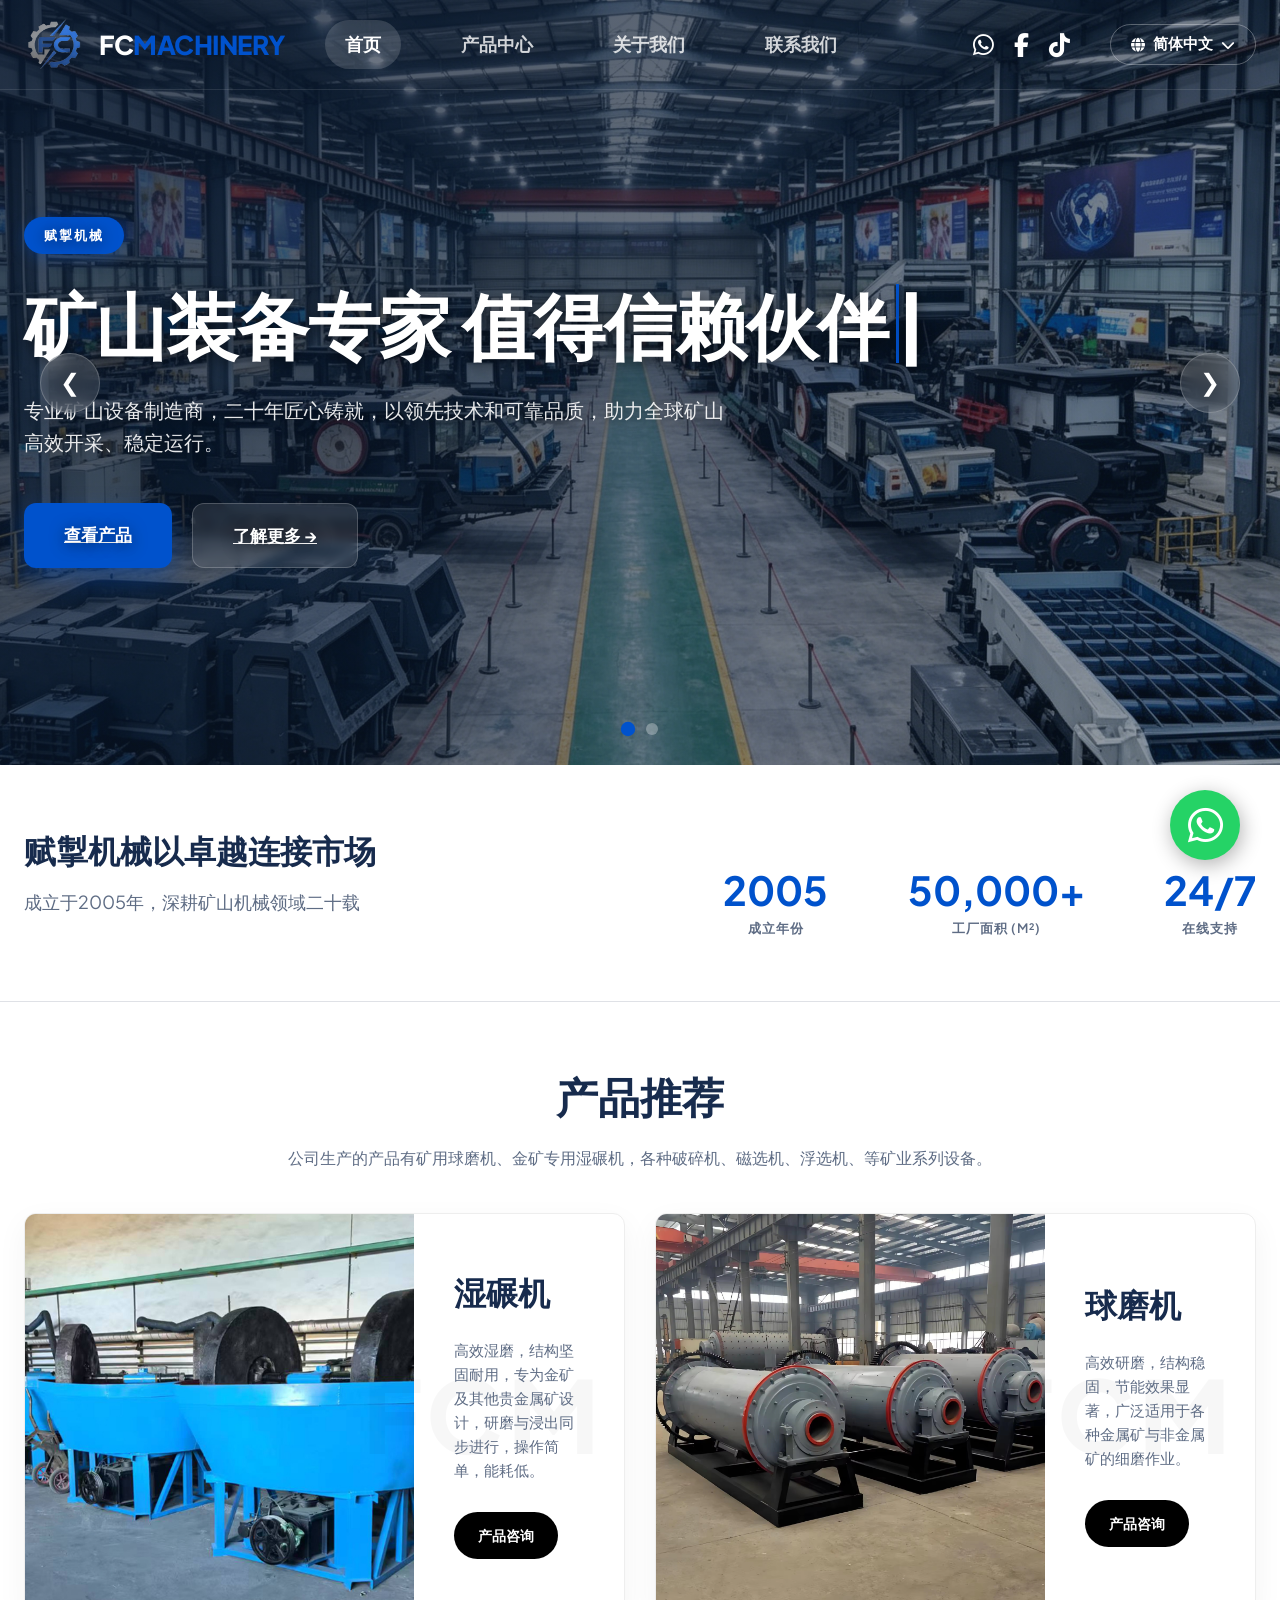
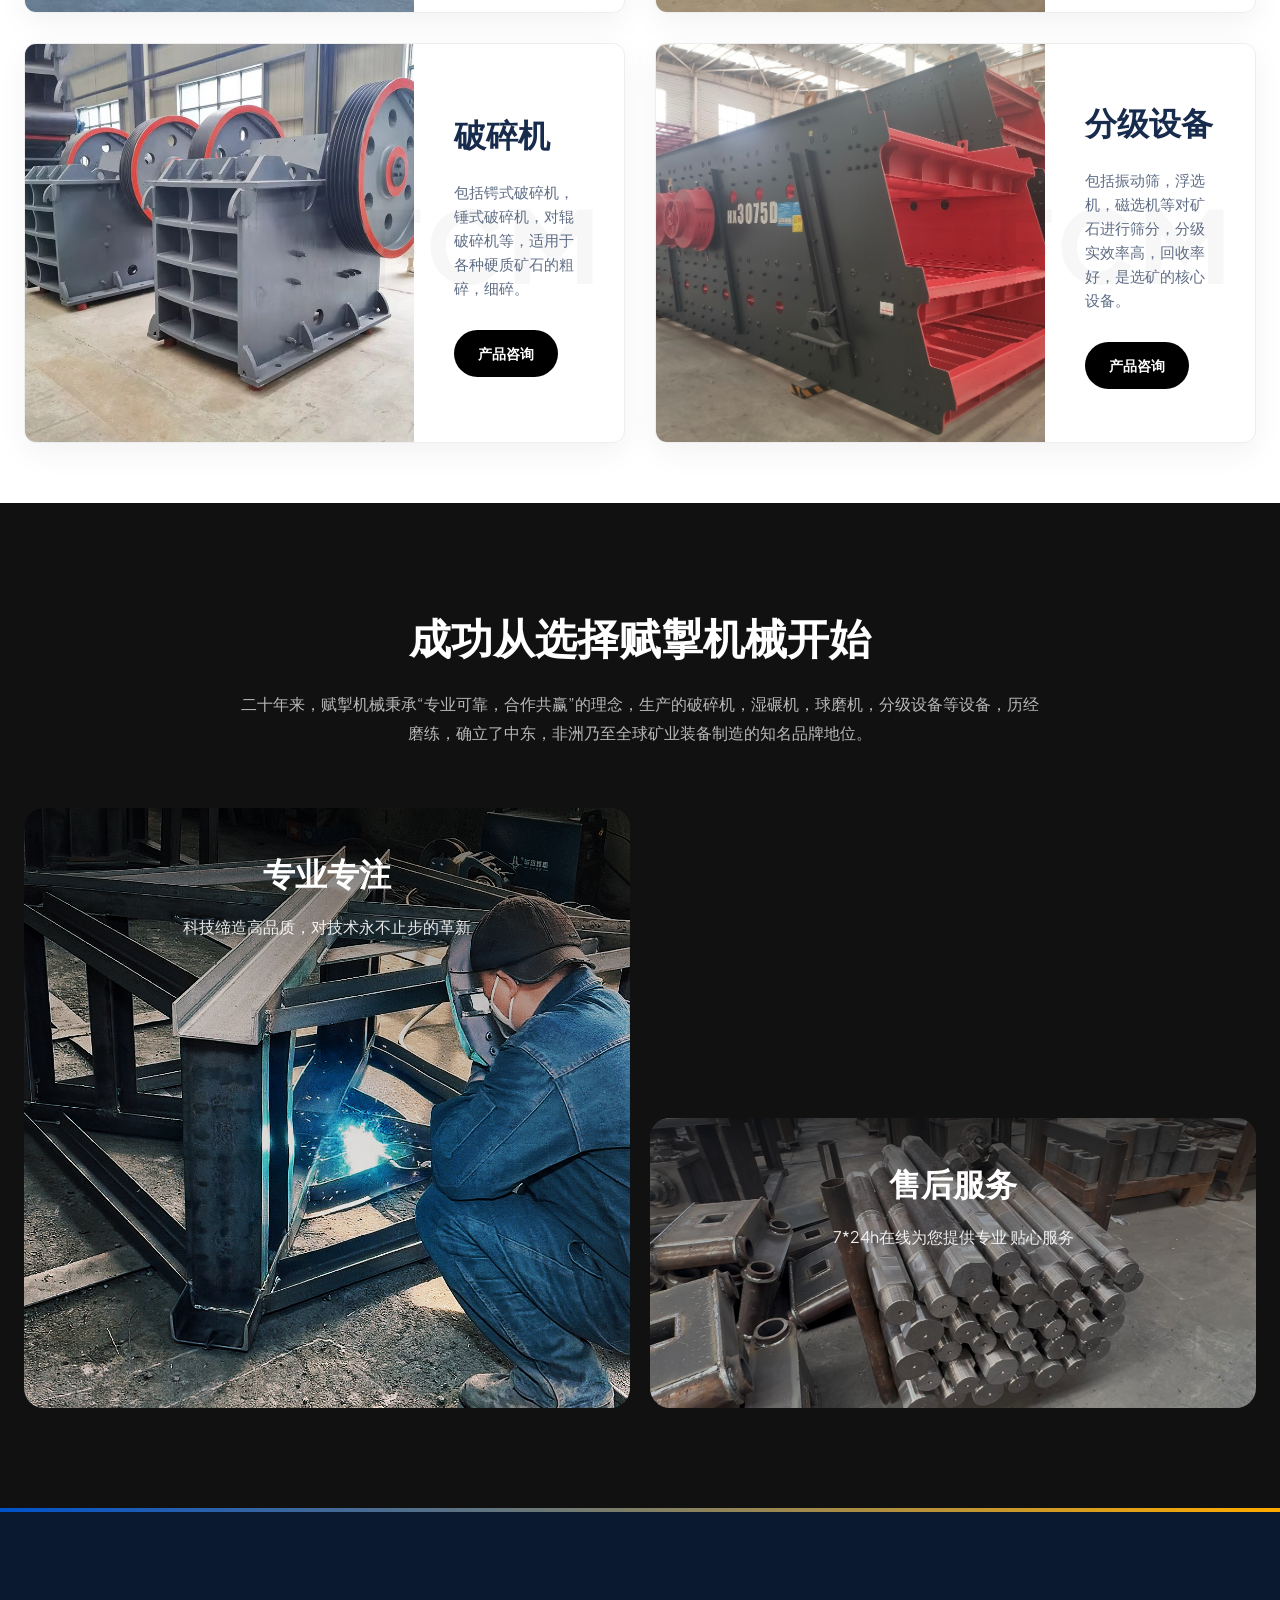
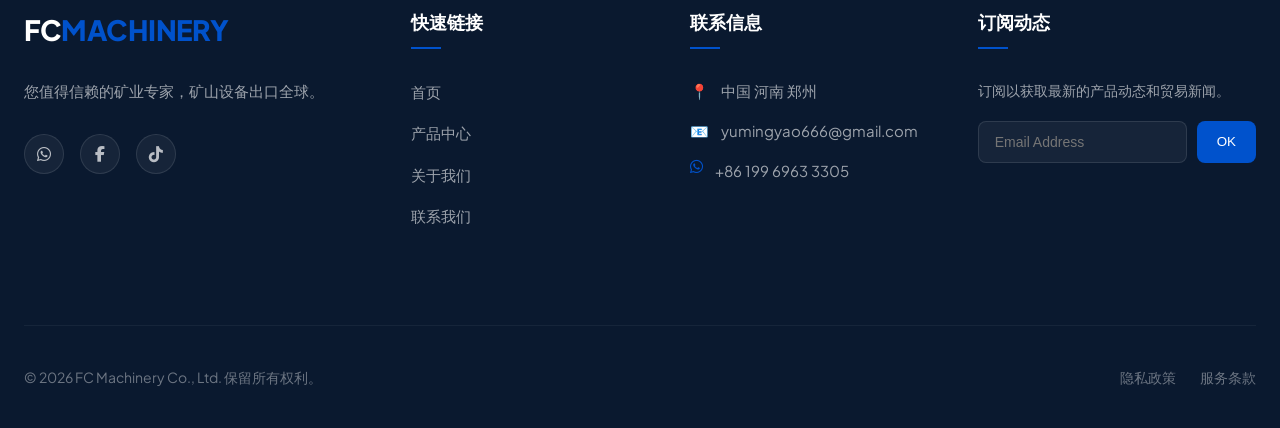
==== commit 7eea3938: "5.4" ====
--- a/index.html
+++ b/index.html
@@ -4,7 +4,7 @@
     <meta charset="UTF-8">
     <meta name="viewport" content="width=device-width, initial-scale=1.0">
     <title>赋掣机械 FUCHE Machinery | 领先的矿山机械与破碎设备制造商</title>
-    <meta name="description" content="赋掣机械（FUCHE Machinery）专注于高品质矿山机械制造，提供破碎机、球磨机、湿碾机、回转窑等全系列选矿设备。20年行业经验，助力全球基础设施建设。">
+    <meta name="description" content="赋掣机械（FUCHE Machinery）专注于高品质矿山机械制造，提供破碎机、球磨机、湿碾机、分级设备等全系列选矿设备。20年行业经验，助力全球基础设施建设。">
     <meta name="keywords" content="破碎机,球磨机,湿碾机,选矿设备,矿山机械,赋掣机械,FUCHE Machinery">
     <link rel="canonical" href="https://yourdomain.com/">
     <link rel="preconnect" href="https://fonts.googleapis.com">
@@ -18,8 +18,7 @@
     <!-- 导航栏 -->
     <nav class="navbar">
         <div class="container nav-container">
-                      <img src="./css/logo.png" alt="" width="80px" height="80px">
-
+            <img src="./img/logo.png" alt="FC Machinery Logo" width="60px" height="80px">
             <div class="logo">FC<span>MACHINERY</span></div>
             <div class="mobile-menu-btn" id="mobile-menu-btn">
                 <span></span>
@@ -33,7 +32,7 @@
                     <div class="nav-dropdown">
                         <a href="products.html?category=wet_pan_mill" data-i18n="cat_wet">湿碾机</a>
                         <a href="products.html?category=crushing" data-i18n="cat_cru">破碎机</a>
-                        <a href="products.html?category=milling" data-i18n="cat_mil">磨粉机</a>
+                        <a href="products.html?category=milling" data-i18n="cat_mil">球磨机</a>
                         <a href="products.html?category=separation" data-i18n="cat_sep">分级设备</a>
                     </div>
                 </li>
@@ -91,7 +90,7 @@
             <header class="hero-carousel">
                 <div class="carousel-container" id="hero-carousel">
                     <!-- 轮播图 1 -->
-                    <div class="carousel-slide active" style="background-image: url('https://images.unsplash.com/photo-1586528116311-ad8dd3c8310d?w=1600&q=80');">
+                    <div class="carousel-slide active" style="background-image: url('./img/cover-2.png');background-size: cover;">
                         <div class="hero-overlay"></div>
                         <div class="container hero-content">
                             <span class="badge-accent" data-i18n="hero_badge">TRUSTED WORLDWIDE</span>
@@ -104,7 +103,7 @@
                         </div>
                     </div>
                     <!-- 轮播图 2 -->
-                    <div class="carousel-slide" style="background-image: url('https://images.unsplash.com/photo-1578575437130-527eed3abbec?w=1600&q=80');">
+                    <div class="carousel-slide" style="background-image: url('./img/cover-1.png');background-size: cover;">
                         <div class="hero-overlay"></div>
                         <div class="container hero-content">
                             <span class="badge-accent" data-i18n="hero_badge_2">PREMIUM QUALITY</span>
--- a/css/style.css
+++ b/css/style.css
@@ -270,6 +270,7 @@
 
 .nav-container > img {
     margin-right: 15px;
+    mix-blend-mode: multiply; /* 尝试让白色背景透明，如果 logo 背景是纯白的话 */
 }
 
 .logo {
